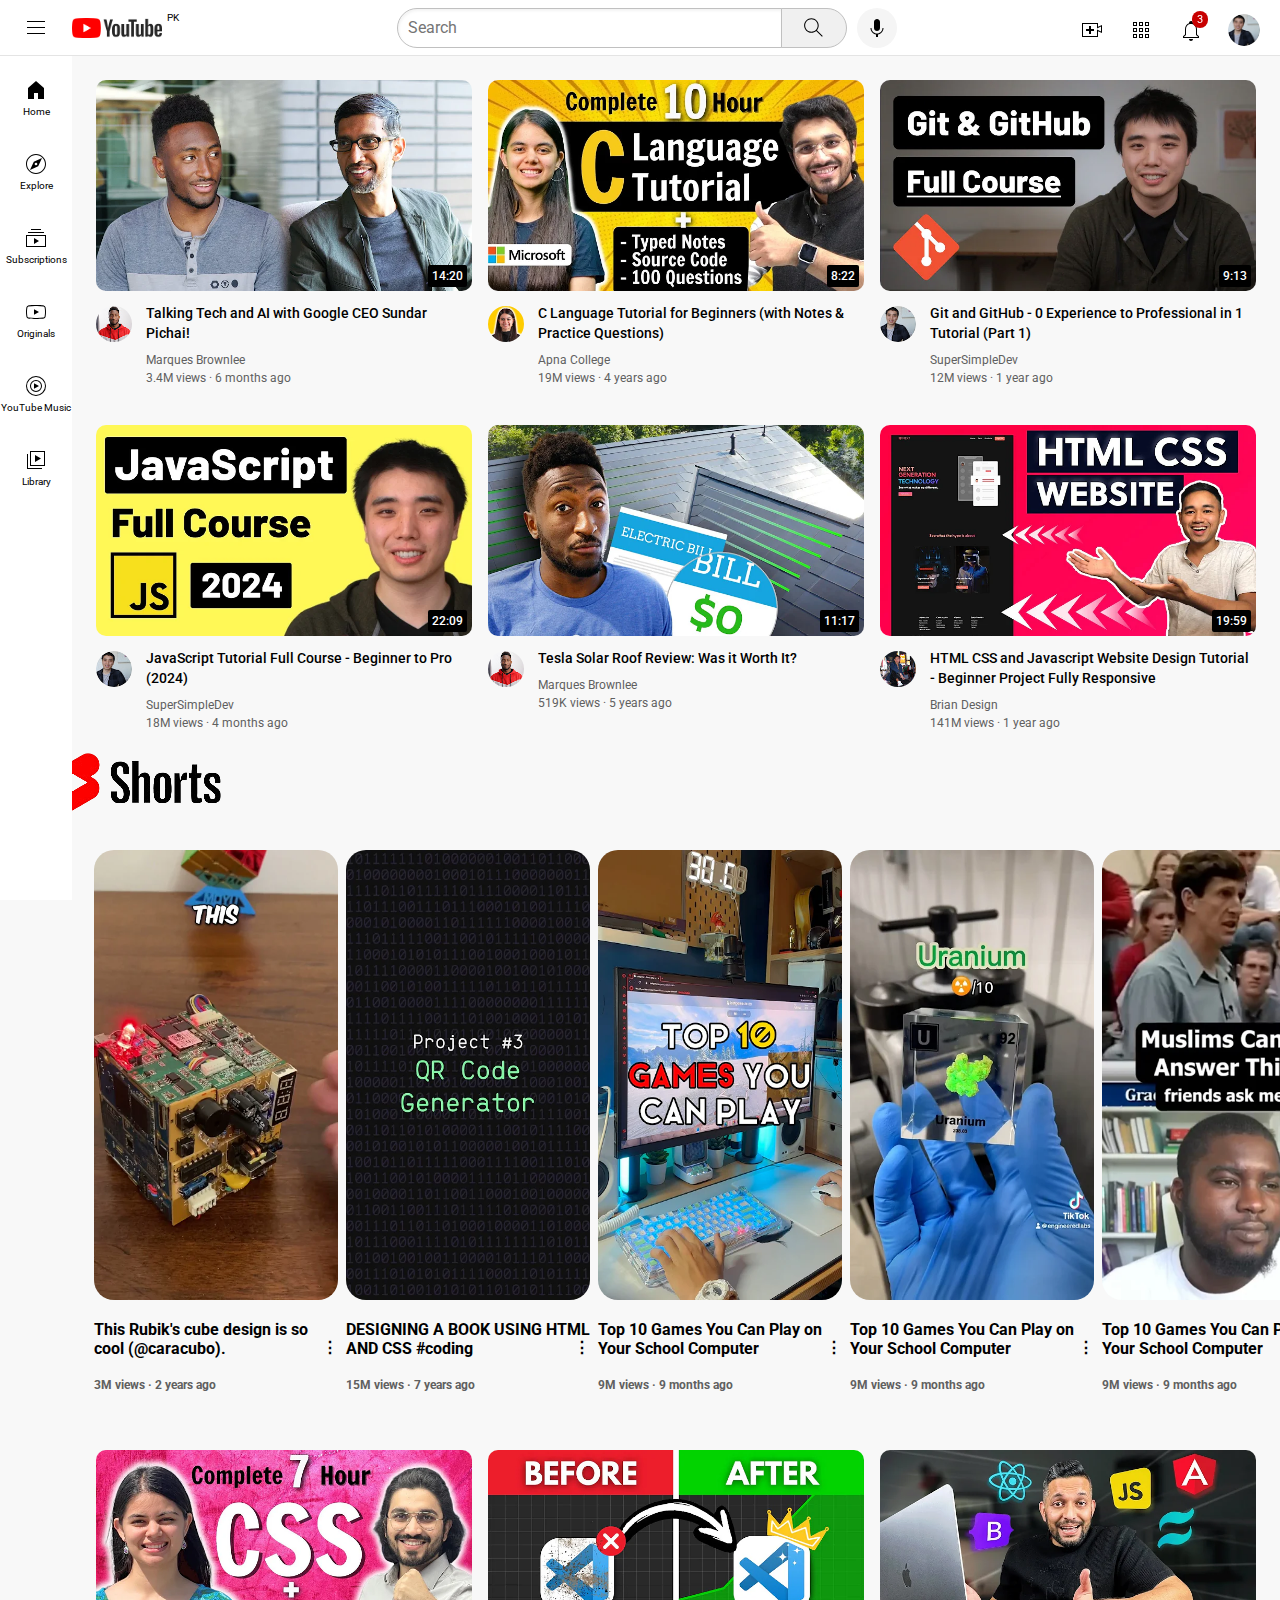
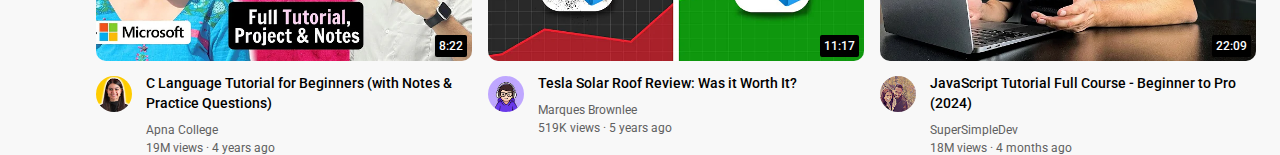
==== project.html/youtube.html @ 0d389c1d "first commit" ====
<!DOCTYPE html>
<html>

<head>
    <title>YouTube.com Clone</title>

    <link rel="preconnect" href="https://fonts.googleapis.com">
    <link rel="preconnect" href="https://fonts.gstatic.com" crossorigin>
    <link href="https://fonts.googleapis.com/css2?family=Roboto:wght@400;500;700&display=swap" rel="stylesheet">

    <link rel="stylesheet" href="styles/general.css">
    <link rel="stylesheet" href="styles/header.css">
    <link rel="stylesheet" href="styles/video.css">
    <link rel="stylesheet" href="styles/sidebar.css">
</head>

<body>
    <div class="header">
        <div class="left-section">
            <div class="hamburger-hover">
                <img class="hamburger-menu" src="icons/hamburger-menu.svg">

            </div>
            <img class="youtube-logo" src="icons/images.png">
            <div class="youtube-pk"><sup>PK</sup></div>
        </div>
        <div class="middle-section">

            <input class="search-bar" type="text" placeholder="Search">
            <button class="search-button">
                <img class="search-icon" src="icons/search.svg">
                <div class="tooltip">Search</div>
            </button>
            <button class="voice-search-button">
                <img class="voice-search-icon" src="icons/voice-search-icon.svg">
                <div class="tooltip">Search with your voice</div>
            </button>
        </div>
        <div class="right-section">
            <div class="upload-icon-container">
                <img class="upload-icon" src="icons/upload.svg">
                <div class="tooltip">Create</div>
            </div>
            <div class="youtube-icon-container">
                <img class="youtube-apps-icon" src="icons/youtube-apps.svg">
                <div class="tooltip">Apps</div>
            </div>
            <div class="notifications-icon-container">
                <img class="notifications-icon" src="icons/notifications.svg">
                <div class="notifications-count">3</div>
                <div class="tooltip">Notifications</div>
            </div>
            <img class="current-user-picture" src="./thumbnails/channel profife.jpg">
        </div>
    </div>

    <div class="sidebar">
        <div>

        </div>
        <div class="sidebar-link">
            <img src="icons/home.svg">
            <div>Home</div>
        </div>
        <div class="sidebar-link">
            <img src="icons/explore.svg">
            <div>Explore</div>
        </div>
        <div class="sidebar-link">
            <img src="icons/subscriptions.svg">
            <div>Subscriptions</div>
        </div>
        <div class="sidebar-link">
            <img src="icons/originals.svg">
            <div>Originals</div>
        </div>
        <div class="sidebar-link">
            <img src="icons/youtube-music.svg">
            <div>YouTube Music</div>
        </div>
        <div class="sidebar-link">
            <img src="icons/library.svg">
            <div>Library</div>
        </div>
    </div>

    <div class="video-grid">
        <div class="video-preview">
            <div class="thumbnail-row">
                <img class="thumbnail" src="thumbnails/thumbnail.webp">
                <div class="video-time">14:20</div>
            </div>
            <div class="video-info-grid">
                <div class="channel-picture">
                    <img class="profile-picture" src="thumbnails/channels4_profile.jpg">
                </div>
                <div class="video-info">
                    <p class="video-title">
                        Talking Tech and AI with Google CEO Sundar Pichai!
                    </p>
                    <p class="video-author">
                        Marques Brownlee
                    </p>
                    <p class="video-stats">
                        3.4M views &#183; 6 months ago
                    </p>
                </div>
            </div>
        </div>

        <div class="video-preview">
            <div class="thumbnail-row">
                <img class="thumbnail" src="thumbnails/thumbnail(3).webp">
                <div class="video-time">8:22</div>
            </div>
            <div class="video-info-grid">
                <div class="channel-picture">
                    <img class="profile-picture" src="thumbnails/channels4_profile (1).jpg">
                </div>
                <div class="video-info">
                    <p class="video-title">
                        C Language Tutorial for Beginners (with Notes & Practice Questions)
                    </p>
                    <p class="video-author">
                        Apna College
                    </p>
                    <p class="video-stats">
                        19M views &#183; 4 years ago
                    </p>
                </div>
            </div>
        </div>

        <div class="video-preview">
            <div class="thumbnail-row">
                <img class="thumbnail" src="thumbnails/hq720.webp">
                <div class="video-time">9:13</div>
            </div>
            <div class="video-info-grid">
                <div class="channel-picture">
                    <img class="profile-picture" src="thumbnails/channel profife.jpg">
                </div>
                <div class="video-info">
                    <p class="video-title">
                        Git and GitHub - 0 Experience to Professional in 1 Tutorial (Part 1)
                    </p>
                    <p class="video-author">
                        SuperSimpleDev
                    </p>
                    <p class="video-stats">
                        12M views &#183; 1 year ago
                    </p>
                </div>
            </div>
        </div>

        <div class="video-preview">
            <div class="thumbnail-row">
                <img class="thumbnail" src="thumbnails/thumbnail(2).webp">
                <div class="video-time">22:09</div>
            </div>
            <div class="video-info-grid">
                <div class="channel-picture">
                    <img class="profile-picture" src="thumbnails/unnamed.jpg">
                </div>
                <div class="video-info">
                    <p class="video-title">
                        JavaScript Tutorial Full Course - Beginner to Pro (2024)

                    </p>
                    <p class="video-author">
                        SuperSimpleDev

                    </p>
                    <p class="video-stats">
                        18M views &#183; 4 months ago
                    </p>
                </div>
            </div>
        </div>

        <div class="video-preview">
            <div class="thumbnail-row">
                <img class="thumbnail" src="thumbnails/thumbnail(1).webp">
                <div class="video-time">11:17</div>
            </div>
            <div class="video-info-grid">
                <div class="channel-picture">
                    <img class="profile-picture" src="thumbnails/channels4_profile.jpg">
                </div>
                <div class="video-info">
                    <p class="video-title">
                        Tesla Solar Roof Review: Was it Worth It?
                    </p>
                    <p class="video-author">
                        Marques Brownlee
                    </p>
                    <p class="video-stats">
                        519K views &#183; 5 years ago
                    </p>
                </div>
            </div>
        </div>

        <div class="video-preview">
            <div class="thumbnail-row">
                <img class="thumbnail" src="thumbnails/thumbnail(4).webp">
                <div class="video-time">19:59</div>
            </div>
            <div class="video-info-grid">
                <div class="channel-picture">
                    <img class="profile-picture" src="thumbnails/unnamed (1).jpg">
                </div>
                <div class="video-info">
                    <p class="video-title">
                        HTML CSS and Javascript Website Design Tutorial - Beginner Project Fully Responsive
                    </p>
                    <p class="video-author">
                        Brian Design
                    </p>
                    <p class="video-stats">
                        141M views &#183; 1 year ago
                    </p>
                </div>
            </div>
        </div>
    </div>
    <div class="shorts-icon-name">
        <div class="shorts-icon">
            <div class="shorts-name"><img src="file (2).png" alt=""></div>
        </div>
    </div>
    <div class="shorts">
        <div class="item"><img src="shorts.webp" alt="">
            <p>
                This Rubik's cube design is so cool (@caracubo).
            </p>
            <p class="video-stats">
                3M views &#183; 2 years ago
            </p>
            <div class="three-dots">
                <p>
                    &#x22EE;
                </p>
            </div>
        </div>
        <div class="item"><img src="shorts(1).webp" alt="">
            <p>
                DESIGNING A BOOK USING HTML AND CSS #coding
            </p>
            <p class="video-stats">
                15M views &#183; 7 years ago
            </p>
            <div class="three-dots">
                <p>
                    &#x22EE;
                </p>
            </div>
        </div>
        <div class="item"><img src="shorts(2).webp" alt="">
            <p>
                Top 10 Games You Can Play on Your School Computer
            </p>
            <p class="video-stats">
                9M views &#183; 9 months ago
            </p>
            <div class="three-dots">
                <p>
                    &#x22EE;
                </p>
            </div>
        </div>
        <div class="item"><img src="shorts(3).webp" alt="">
            <p>
                Top 10 Games You Can Play on Your School Computer
            </p>
            <p class="video-stats">
                9M views &#183; 9 months ago
            </p>
            <div class="three-dots">
                <p>
                    &#x22EE;
                </p>
            </div>
        </div>
        <div class="item"><img src="shorts(4).webp" alt="">
            <p>
                Top 10 Games You Can Play on Your School Computer
            </p>
            <p class="video-stats">
                9M views &#183; 9 months ago
            </p>
            <div class="three-dots">
                <p>
                    &#x22EE;
                </p>
            </div>
        </div>
    </div>
    <div class="video-class">
        <div class="video-grid">
            <div class="video-preview">
                <div class="thumbnail-row">
                    <img class="thumbnail" src="thumbnails/new(1).webp">
                    <div class="video-time">8:22</div>
                </div>
                <div class="video-info-grid">
                    <div class="channel-picture">
                        <img class="profile-picture" src="thumbnails/new1.jpg">
                    </div>
                    <div class="video-info">
                        <p class="video-title">
                            C Language Tutorial for Beginners (with Notes & Practice Questions)
                        </p>
                        <p class="video-author">
                            Apna College
                        </p>
                        <p class="video-stats">
                            19M views &#183; 4 years ago
                        </p>
                    </div>
                </div>
            </div>
            <div class="video-preview">
                <div class="thumbnail-row">
                    <img class="thumbnail" src="thumbnails/new(2).webp">
                    <div class="video-time">11:17</div>
                </div>
                <div class="video-info-grid">
                    <div class="channel-picture">
                        <img class="profile-picture" src="thumbnails/new 2.jpg">
                    </div>
                    <div class="video-info">
                        <p class="video-title">
                            Tesla Solar Roof Review: Was it Worth It?
                        </p>
                        <p class="video-author">
                            Marques Brownlee
                        </p>
                        <p class="video-stats">
                            519K views &#183; 5 years ago
                        </p>
                    </div>
                </div>
            </div>
            <div class="video-preview">
                <div class="thumbnail-row">
                    <img class="thumbnail" src="thumbnails/new (3).webp">
                    <div class="video-time">22:09</div>
                </div>
                <div class="video-info-grid">
                    <div class="channel-picture">
                        <img class="profile-picture" src="thumbnails/new 3.jpg">
                    </div>
                    <div class="video-info">
                        <p class="video-title">
                            JavaScript Tutorial Full Course - Beginner to Pro (2024)

                        </p>
                        <p class="video-author">
                            SuperSimpleDev

                        </p>
                        <p class="video-stats">
                            18M views &#183; 4 months ago
                        </p>
                    </div>
                </div>
            </div>
        </div>
    </div>


</body>

</html>
---- project.html/styles/general.css ----
p {
    font-family: Roboto, Arial;
    margin-top: 0;
    margin-bottom: 0;
  }
  body {
    margin: 0;
    padding-top: 80px;
    padding-left: 96px;
    padding-right: 24px;
    background-color: rgb(248, 248, 248);
  }
---- project.html/styles/header.css ----
/* header */

.header {
    height: 55px;
    display: flex;
    flex-direction: row;
    justify-content: space-between;
    position: fixed;
    top: 0;
    left: 0;
    right: 0;
    z-index: 300;
    background-color: white;
    border-bottom-width: 1px;
    border-bottom-style: solid;
    border-bottom-color: rgb(228, 228, 228);
  }
  /* left section */

  .left-section {
    display: flex;
    align-items: center;
  }
  .hamburger-menu {
    height: 24px;
    margin-left: 24px;
    margin-right: 24px;
    margin-top: 5px;
  }
  .hamburger-hover:hover,
  .youtube-logo:hover{
    cursor: pointer;
  }
  .youtube-logo {
    height: 20px;
  }
  .youtube-pk{
    margin-left: 5px;
    font-size: 12px;
    font-family: roboto,arial;
    margin-bottom:14px ;
  }
  /* middle section */
  .middle-section {
    flex: 1;
    margin-left: 70px;
    margin-right: 35px;
    max-width: 500px;
    display: flex;
    align-items: center;
  }
  .search-bar {
    flex: 1;
    height: 36px;
    padding-left: 10px;
    font-size: 16px;
    border-width: 1px;
    border-style: solid;
    border-color: rgb(192, 192, 192);
    border-radius: 20px 0px 0px 20px;
    box-shadow: inset 1px 2px 3px rgba(0, 0, 0, 0.05);
    width: -30px;
    transition: 0.1s;
  }
  .search-bar:hover {
    border: 1px solid  rgb(18, 160, 255);
    
  }
  .search-bar:focus {
    border: 1px solid rgb(18, 160, 255);
    margin-left: -22px;
  }
  .search-bar:active {
    border: 1px solid rgb(18, 160, 255);
    margin-left: -22px;
  }
  .search-bar:focus-visible {
    outline: none;
  }
  .search-bar::placeholder {
    font-family: Roboto, Arial;
    font-size: 16px;
  }
  .search-button {
    height: 40px;
    width: 66px;
    background-color: rgb(240, 240, 240);
    border-width: 1px;
    border-style: solid;
    border-color: rgb(192, 192, 192);
    margin-left: -1px;
    margin-right: 10px;
    border-radius: 0px 20px 20px 0px;
  }
  .search-button:hover {
    border: 1px solid rgb(192, 192, 192);
  }
  .search-button:focus {
    border: 1px solid rgb(18, 160, 255);
  }
  .search-button:active {
    border: 1px solid rgb(18, 160, 255);
  }
  .search-button:focus-visible {
    outline: none;
  }
  .search-button,
  .voice-search-button,
  .upload-icon-container,
  .youtube-icon-container,
  .notifications-icon-container{
    display: flex;
    justify-content: center;
    align-items: center;
    position: relative;
  }
  .search-button .tooltip,
  .voice-search-button .tooltip,
  .upload-icon-container .tooltip,
  .youtube-icon-container .tooltip,
  .notifications-icon-container .tooltip{
    font-family: Roboto, Arial;
    position: absolute;
    background-color: gray;
    color: white;
    padding-top: 4px;
    padding-bottom: 4px;
    padding-left: 8px;
    padding-right: 8px;
    border-radius: 2px;
    font-size: 12px;
    bottom: -30px;
    opacity: 0;
    transition: opacity 0.15s;
    pointer-events: none;
    white-space: nowrap;
  }
  .search-button:hover .tooltip,
  .voice-search-button:hover .tooltip,
  .upload-icon-container:hover .tooltip,
  .youtube-icon-container:hover .tooltip,
  .notifications-icon-container:hover .tooltip  {
    opacity: 1;
  }
  .search-icon {
    height: 25px;
    cursor: pointer;
  }
  .voice-search-button {
    height: 40px;
    width: 40px;
    border-radius: 20px;
    border: none;
    background-color: rgb(245, 245, 245);
  }
  .voice-search-icon {
    height: 24px;
    cursor: pointer;
  }
  /* right section */
  
  .right-section {
    width: 180px;
    margin-right: 20px;
    display: flex;
    align-items: center;
    justify-content: space-between;
    flex-shrink: 0;
  }
  .upload-icon {
    height: 24px;
    margin-top: 5px;
    cursor: pointer;
  }
  .youtube-apps-icon {
    height: 24px;
    margin-top: 5px;
    cursor: pointer;
  }
  .notifications-icon {
    height: 24px;
    margin-top: 6px;
    cursor: pointer;
  }
  
  .notifications-icon-container {
    position: relative;
  }
  .notifications-count {
    position: absolute;
    top: -2px;
    right: -5px;
    background-color: rgb(200, 0, 0);
    color: white;
    font-family: Roboto, Arial;
    font-size: 11px;
    padding-left: 5px;
    padding-right: 5px;
    padding-top: 2px;
    padding-bottom: 2px;
    border-radius: 10px;
  }
  .current-user-picture {
    height: 32px;
    border-radius: 16px;
    margin-top: 5px;
    cursor: pointer;
  }
---- project.html/styles/video.css ----
/* thumbnail css */

.thumbnail {
    width: 100%;
    cursor: pointer;
  }
  .thumbnail-row img{
    border-radius: 10px;
  }
  .thumbnail-row {
    margin-bottom: 8px;
    position: relative;
  }
  /* video css */
  .video-class{
    margin-top: 550px;
  }
  .video-title {
    margin-top: 0;
    font-size: 14px;
    font-weight: 500;
    line-height: 20px;
    margin-bottom: 10px;
  }
  .video-info-grid {
    display: grid;
    grid-template-columns: 50px 1fr;
  }
  .profile-picture {
    width: 36px;
    border-radius: 50px;
    margin-top: 3px;
  }
  .video-author,
  .video-stats {
    font-size: 12px;
    color: rgb(96, 96, 96);
  }
  .video-author {
    margin-bottom: 4px;
  }
  .video-grid {
    display: grid;
    grid-template-columns: 1fr 1fr ;
    column-gap: 16px;
    row-gap: 40px;
  }
  @media (max-width:800px) {
    .video-grid{
      grid-template-columns: 1fr  ;
    }
  }
   @media(min-width:1000px) {
    .video-grid{
      grid-template-columns: 1fr 1fr 1fr ;

    }
  }
  .video-time {
    font-family: Roboto, Arial;
    font-size: 12px;
    font-weight: 500;
    padding-left: 4px;
    padding-right: 4px;
    padding-top: 4px;
    padding-bottom: 4px;
    border-radius: 2px;
    background-color: black;
    color: white;
    position: absolute;
    bottom: 8px;
    right: 5px;
  }
  /* shorts css */
  .shorts{
    height: 50px;
    margin-top: 60px;
    display: flex;
    margin-left: -2px;
    cursor: pointer;
    margin-bottom: 20px;
    flex-direction: column;
  }
  .shorts .item{
    width: 100%;
  
    display: grid;
    grid-template-columns:1fr 1fr 1fr ;
    display: flex;
    flex-direction: column;
  }
  .item img{
    border-radius: 20px;
    height: 450px;
    width: 244px;
  }
  .shorts .item p{
    margin-top: 20px;
    margin-left: 0px;
    font-family: roboto,arial;
    font-weight: bolder;
    line-height: normal;
  }
  .shorts-icon-name{
    display: flex;
    justify-content: center;
    margin-top: 40px;
    margin-bottom: 10px; 
  }
  .shorts-name{
    margin-top: -100px;
    font-family: roboto,arial;
    font-weight: bold;
    font-size: 20px;
    margin-left: -650px;
    height: 20px; 
  }
  .shorts{
    display: grid;
    grid-template-columns: 1fr 1fr 1fr ;
    margin-top: 80px;
    gap: 8px;
    width: 25px;
  }
   @media (max-width:800px) {
        .shorts{
          grid-template-columns: 1fr 1fr 1fr ;
        
      }
    }
  @media (max-width:800px) {
    .shorts{
      grid-template-columns: 1fr 1fr ;
    }
  }
   @media(min-width:1000px) {
    .shorts{
      grid-template-columns: 1fr 1fr 1fr 1fr 1fr;

    }
  }
  /* Extra css */
  .three-dots{ 
    display: flex;
    justify-content:end;
    text-align: center;
    margin-top: 0;
    margin-top: -74px;
    padding-bottom: 100px;
  }
---- project.html/styles/sidebar.css ----
/* sidebar */

.sidebar {
    position: fixed;
    left: 0;
    bottom: 0;
    top: 55px;
    background-color: white;
    width: 72px;
    z-index: 200;
    padding-top: 5px;
  }
  .sidebar-link {
    height: 74px;
    display: flex;
    justify-content: center;
    align-items: center;
    flex-direction: column;
    cursor: pointer;
  }
  .sidebar-link:hover {
    background-color: rgb(235, 235, 235);
  }
  .sidebar-link img {
    height: 24px;
    margin-bottom: 4px;
  }
  .sidebar-link div {
    font-family: Roboto, Arial;
    font-size: 10px;
  }
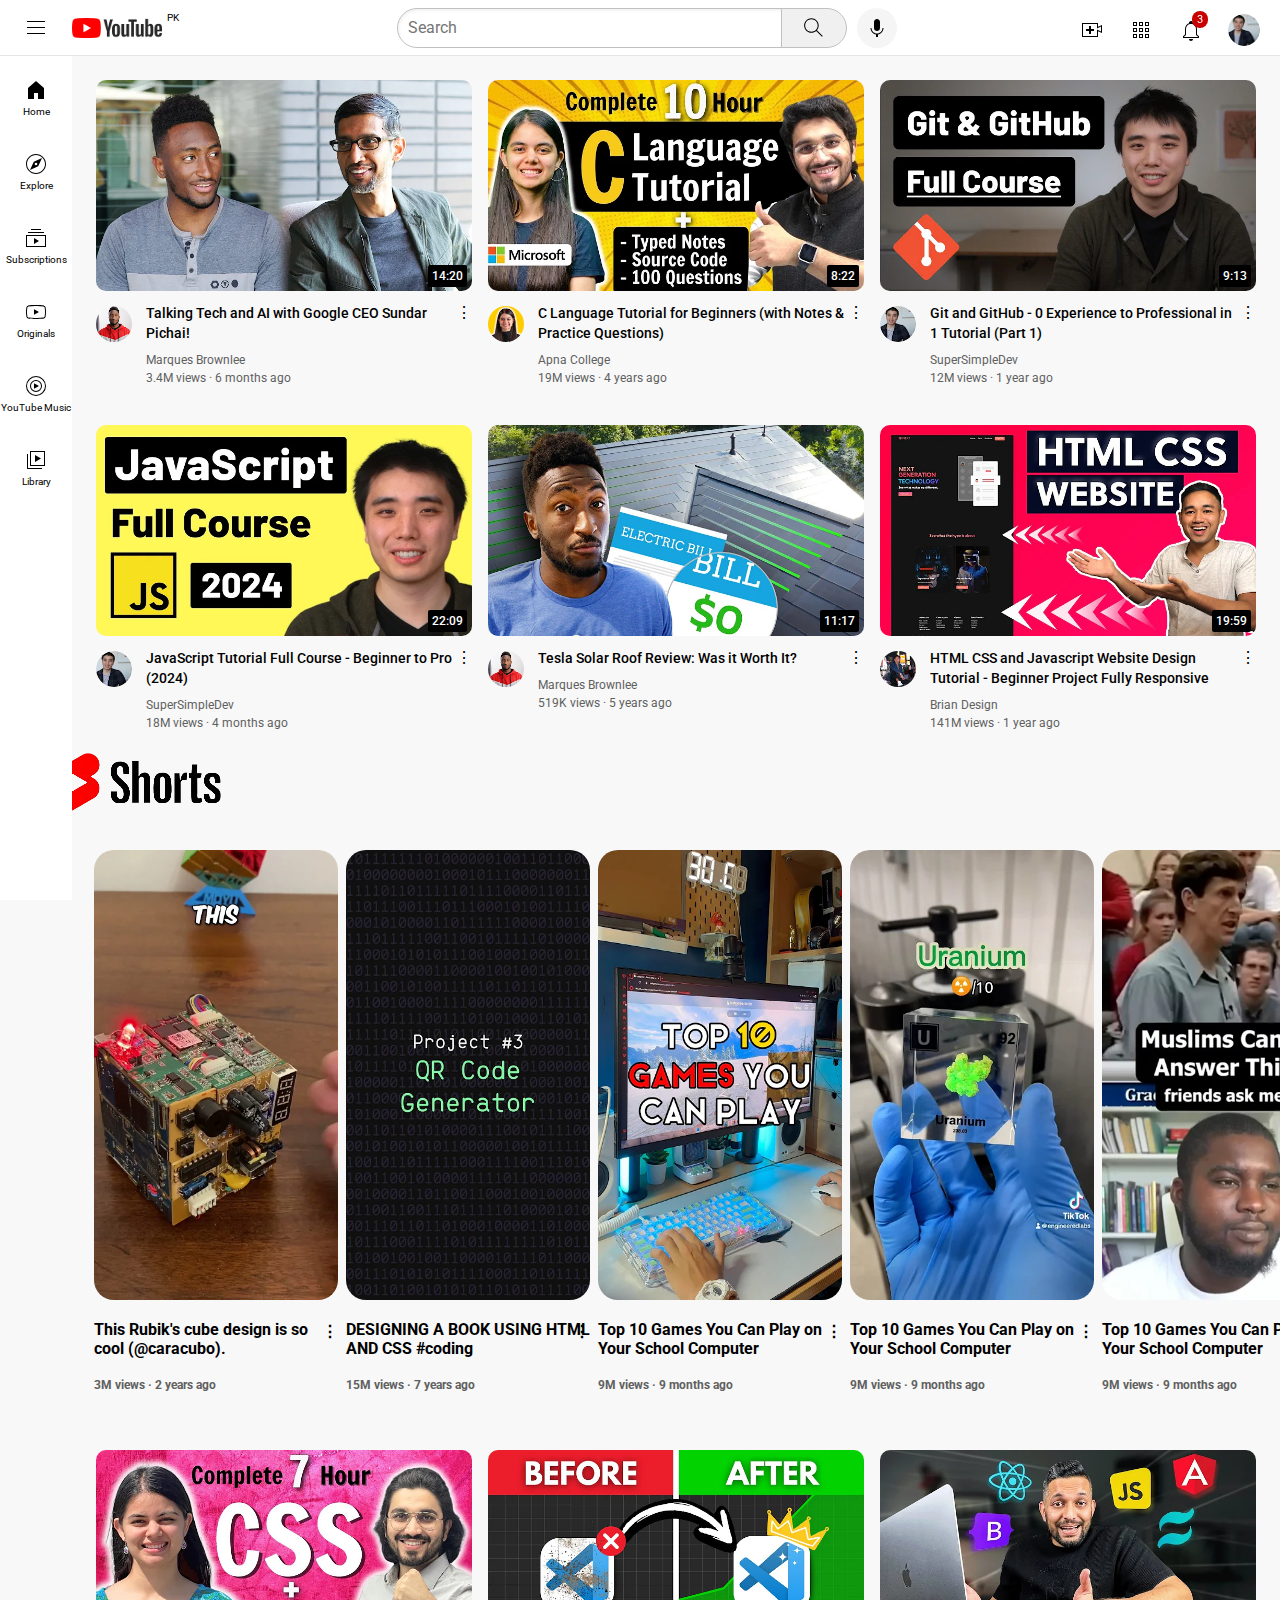
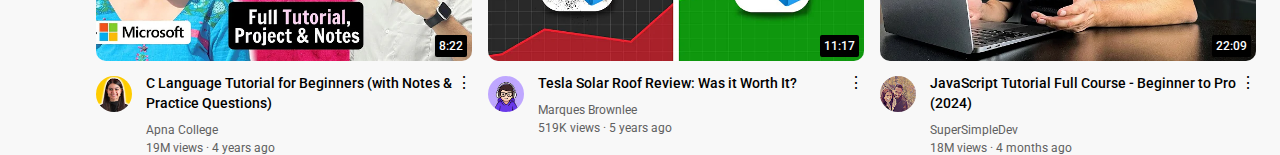
==== commit 91561700: "feat: institute" ====
--- a/project.html/youtube.html
+++ b/project.html/youtube.html
@@ -3,6 +3,8 @@
 
 <head>
     <title>YouTube.com Clone</title>
+
+    <!-- LINKS -->
 
     <link rel="preconnect" href="https://fonts.googleapis.com">
     <link rel="preconnect" href="https://fonts.gstatic.com" crossorigin>
@@ -15,17 +17,19 @@
 </head>
 
 <body>
+    <!-- HEADER -->
+
     <div class="header">
         <div class="left-section">
             <div class="hamburger-hover">
                 <img class="hamburger-menu" src="icons/hamburger-menu.svg">
-
             </div>
             <img class="youtube-logo" src="icons/images.png">
             <div class="youtube-pk"><sup>PK</sup></div>
         </div>
+        <!-- MIDDLE SECTION -->
+
         <div class="middle-section">
-
             <input class="search-bar" type="text" placeholder="Search">
             <button class="search-button">
                 <img class="search-icon" src="icons/search.svg">
@@ -36,6 +40,8 @@
                 <div class="tooltip">Search with your voice</div>
             </button>
         </div>
+        <!-- RIGHT SECTION -->
+
         <div class="right-section">
             <div class="upload-icon-container">
                 <img class="upload-icon" src="icons/upload.svg">
@@ -53,6 +59,7 @@
             <img class="current-user-picture" src="./thumbnails/channel profife.jpg">
         </div>
     </div>
+    <!-- SIDEBAR -->
 
     <div class="sidebar">
         <div>
@@ -83,12 +90,15 @@
             <div>Library</div>
         </div>
     </div>
-
+    <!-- VIDEO -->
     <div class="video-grid">
         <div class="video-preview">
             <div class="thumbnail-row">
                 <img class="thumbnail" src="thumbnails/thumbnail.webp">
                 <div class="video-time">14:20</div>
+                <div class="dots">
+                    &#x22EE;
+                </div>
             </div>
             <div class="video-info-grid">
                 <div class="channel-picture">
@@ -112,6 +122,9 @@
             <div class="thumbnail-row">
                 <img class="thumbnail" src="thumbnails/thumbnail(3).webp">
                 <div class="video-time">8:22</div>
+                <div class="dots">
+                    &#x22EE;
+                </div>
             </div>
             <div class="video-info-grid">
                 <div class="channel-picture">
@@ -135,6 +148,9 @@
             <div class="thumbnail-row">
                 <img class="thumbnail" src="thumbnails/hq720.webp">
                 <div class="video-time">9:13</div>
+                <div class="dots">
+                    &#x22EE;
+                </div>
             </div>
             <div class="video-info-grid">
                 <div class="channel-picture">
@@ -158,6 +174,9 @@
             <div class="thumbnail-row">
                 <img class="thumbnail" src="thumbnails/thumbnail(2).webp">
                 <div class="video-time">22:09</div>
+                <div class="dots">
+                    &#x22EE;
+                </div>
             </div>
             <div class="video-info-grid">
                 <div class="channel-picture">
@@ -183,6 +202,9 @@
             <div class="thumbnail-row">
                 <img class="thumbnail" src="thumbnails/thumbnail(1).webp">
                 <div class="video-time">11:17</div>
+                <div class="dots">
+                    &#x22EE;
+                </div>
             </div>
             <div class="video-info-grid">
                 <div class="channel-picture">
@@ -206,6 +228,9 @@
             <div class="thumbnail-row">
                 <img class="thumbnail" src="thumbnails/thumbnail(4).webp">
                 <div class="video-time">19:59</div>
+                <div class="dots">
+                    &#x22EE;
+                </div>
             </div>
             <div class="video-info-grid">
                 <div class="channel-picture">
@@ -225,6 +250,7 @@
             </div>
         </div>
     </div>
+    <!-- SHORTS -->
     <div class="shorts-icon-name">
         <div class="shorts-icon">
             <div class="shorts-name"><img src="file (2).png" alt=""></div>
@@ -297,12 +323,16 @@
             </div>
         </div>
     </div>
+    <!-- VIDEO -->
     <div class="video-class">
         <div class="video-grid">
             <div class="video-preview">
                 <div class="thumbnail-row">
                     <img class="thumbnail" src="thumbnails/new(1).webp">
                     <div class="video-time">8:22</div>
+                    <div class="dots">
+                        &#x22EE;
+                    </div>
                 </div>
                 <div class="video-info-grid">
                     <div class="channel-picture">
@@ -325,6 +355,9 @@
                 <div class="thumbnail-row">
                     <img class="thumbnail" src="thumbnails/new(2).webp">
                     <div class="video-time">11:17</div>
+                    <div class="dots">
+                        &#x22EE;
+                    </div>
                 </div>
                 <div class="video-info-grid">
                     <div class="channel-picture">
@@ -347,6 +380,9 @@
                 <div class="thumbnail-row">
                     <img class="thumbnail" src="thumbnails/new (3).webp">
                     <div class="video-time">22:09</div>
+                    <div class="dots">
+                        &#x22EE;
+                    </div>
                 </div>
                 <div class="video-info-grid">
                     <div class="channel-picture">
--- a/project.html/styles/video.css
+++ b/project.html/styles/video.css
@@ -145,9 +145,18 @@
     justify-content:end;
     text-align: center;
     margin-top: 0;
-    margin-top: -74px;
+    margin-top: -90px;
     padding-bottom: 100px;
+    margin-left: 2px;
+  }
+  .dots{
+    /* display: flex;
+    justify-content:end;
+    text-align: center; */
+    float: right;
+    margin-top: 8px;
+    margin-left: 2px;
+    size: 20px;
   }
   
-  
   